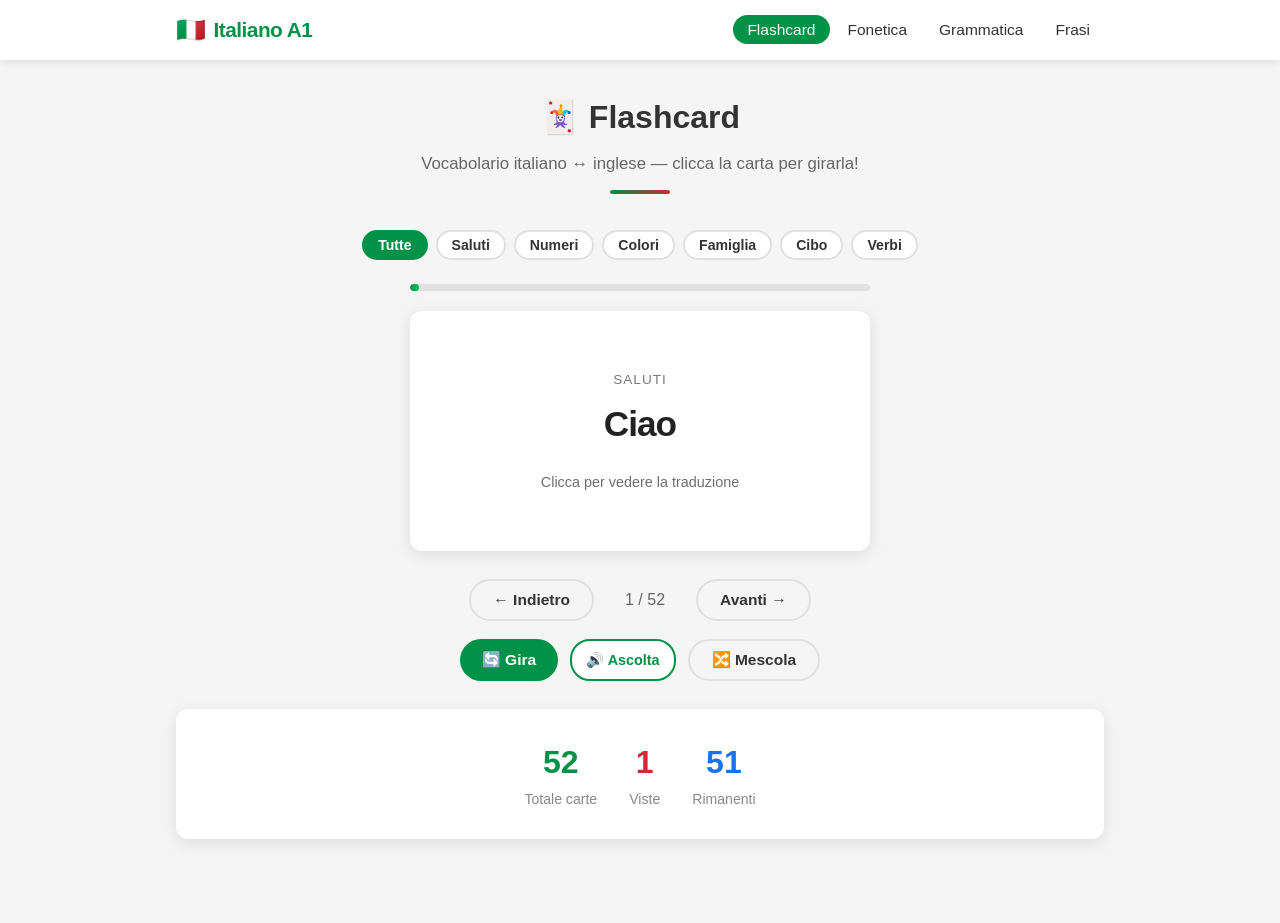
==== flashcard.html @ ce5b453d "feat: add Italian A1 learning app (flashcard, fonetica, grammatica, frasi+TTS) - index.html: homepag" ====
<!DOCTYPE html>
<html lang="it">
<head>
  <meta charset="UTF-8" />
  <meta name="viewport" content="width=device-width, initial-scale=1.0" />
  <title>Flashcard — Italiano A1</title>
  <link rel="stylesheet" href="style.css" />
</head>
<body>

<nav>
  <div class="nav-inner">
    <a href="index.html" class="nav-brand">
      <span class="flag">🇮🇹</span> Italiano A1
    </a>
    <ul class="nav-links">
      <li><a href="flashcard.html">Flashcard</a></li>
      <li><a href="fonetica.html">Fonetica</a></li>
      <li><a href="grammatica.html">Grammatica</a></li>
      <li><a href="frasi.html">Frasi</a></li>
    </ul>
  </div>
</nav>

<main class="page">

  <div class="page-header">
    <h1>🃏 Flashcard</h1>
    <p>Vocabolario italiano ↔ inglese — clicca la carta per girarla!</p>
    <div class="accent-bar"></div>
  </div>

  <!-- Category filter -->
  <div class="category-filter" id="categoryFilter">
    <button class="active" data-cat="all">Tutte</button>
    <button data-cat="saluti">Saluti</button>
    <button data-cat="numeri">Numeri</button>
    <button data-cat="colori">Colori</button>
    <button data-cat="famiglia">Famiglia</button>
    <button data-cat="cibo">Cibo</button>
    <button data-cat="verbi">Verbi</button>
  </div>

  <!-- Progress bar -->
  <div class="progress-bar-wrap">
    <div class="progress-bar" id="progressBar" style="width:0%"></div>
  </div>

  <!-- Flashcard -->
  <div class="flashcard-container" id="flashcardContainer">
    <div class="flashcard-inner" id="flashcardInner">
      <div class="flashcard-face front" id="cardFront">
        <div class="category" id="cardCategory"></div>
        <div class="word" id="cardItalian"></div>
        <div class="hint">Clicca per vedere la traduzione</div>
      </div>
      <div class="flashcard-face back" id="cardBack">
        <div class="category" id="cardCategoryBack" style="opacity:0.7;"></div>
        <div class="word" id="cardEnglish"></div>
        <div class="hint" style="opacity:0.8;">Italiano → English</div>
      </div>
    </div>
  </div>

  <!-- Controls -->
  <div class="flashcard-nav">
    <button class="btn btn-outline" id="btnPrev">← Indietro</button>
    <span class="progress-text" id="progressText">1 / 30</span>
    <button class="btn btn-outline" id="btnNext">Avanti →</button>
  </div>

  <div style="display:flex; justify-content:center; gap:12px; margin-top:18px; flex-wrap:wrap;">
    <button class="btn btn-green" id="btnFlip">🔄 Gira</button>
    <button class="btn-speaker" id="btnSpeak">🔊 Ascolta</button>
    <button class="btn btn-outline" id="btnShuffle">🔀 Mescola</button>
  </div>

  <!-- Stats -->
  <div class="card" style="margin-top:28px; text-align:center;">
    <div style="display:flex; justify-content:center; gap:32px; flex-wrap:wrap;">
      <div>
        <div style="font-size:2rem; font-weight:800; color:var(--green);" id="statTotal">30</div>
        <div style="font-size:0.88rem; color:#888;">Totale carte</div>
      </div>
      <div>
        <div style="font-size:2rem; font-weight:800; color:var(--red);" id="statSeen">0</div>
        <div style="font-size:0.88rem; color:#888;">Viste</div>
      </div>
      <div>
        <div style="font-size:2rem; font-weight:800; color:#1a73e8;" id="statRemaining">30</div>
        <div style="font-size:0.88rem; color:#888;">Rimanenti</div>
      </div>
    </div>
  </div>

</main>

<script src="app.js"></script>
<script>
const allCards = [
  { it: "Ciao",          en: "Hi / Bye",          cat: "saluti" },
  { it: "Buongiorno",    en: "Good morning",       cat: "saluti" },
  { it: "Buonasera",     en: "Good evening",       cat: "saluti" },
  { it: "Arrivederci",   en: "Goodbye",            cat: "saluti" },
  { it: "Prego",         en: "You're welcome",     cat: "saluti" },
  { it: "Grazie",        en: "Thank you",          cat: "saluti" },
  { it: "Scusa",         en: "Sorry / Excuse me",  cat: "saluti" },
  { it: "Per favore",    en: "Please",             cat: "saluti" },
  { it: "Uno",           en: "One",   cat: "numeri" },
  { it: "Due",           en: "Two",   cat: "numeri" },
  { it: "Tre",           en: "Three", cat: "numeri" },
  { it: "Quattro",       en: "Four",  cat: "numeri" },
  { it: "Cinque",        en: "Five",  cat: "numeri" },
  { it: "Sei",           en: "Six",   cat: "numeri" },
  { it: "Sette",         en: "Seven", cat: "numeri" },
  { it: "Otto",          en: "Eight", cat: "numeri" },
  { it: "Nove",          en: "Nine",  cat: "numeri" },
  { it: "Dieci",         en: "Ten",   cat: "numeri" },
  { it: "Rosso",         en: "Red",    cat: "colori" },
  { it: "Blu",           en: "Blue",   cat: "colori" },
  { it: "Verde",         en: "Green",  cat: "colori" },
  { it: "Giallo",        en: "Yellow", cat: "colori" },
  { it: "Bianco",        en: "White",  cat: "colori" },
  { it: "Nero",          en: "Black",  cat: "colori" },
  { it: "Arancione",     en: "Orange", cat: "colori" },
  { it: "Viola",         en: "Purple", cat: "colori" },
  { it: "La madre",      en: "The mother",       cat: "famiglia" },
  { it: "Il padre",      en: "The father",       cat: "famiglia" },
  { it: "Il fratello",   en: "The brother",      cat: "famiglia" },
  { it: "La sorella",    en: "The sister",       cat: "famiglia" },
  { it: "Il nonno",      en: "The grandfather",  cat: "famiglia" },
  { it: "La nonna",      en: "The grandmother",  cat: "famiglia" },
  { it: "Il figlio",     en: "The son",          cat: "famiglia" },
  { it: "La figlia",     en: "The daughter",     cat: "famiglia" },
  { it: "Il pane",       en: "The bread",   cat: "cibo" },
  { it: "L'acqua",       en: "The water",   cat: "cibo" },
  { it: "Il vino",       en: "The wine",    cat: "cibo" },
  { it: "La pizza",      en: "The pizza",   cat: "cibo" },
  { it: "La pasta",      en: "The pasta",   cat: "cibo" },
  { it: "Il caffè",      en: "The coffee",  cat: "cibo" },
  { it: "Il latte",      en: "The milk",    cat: "cibo" },
  { it: "Il formaggio",  en: "The cheese",  cat: "cibo" },
  { it: "Essere",        en: "To be",       cat: "verbi" },
  { it: "Avere",         en: "To have",     cat: "verbi" },
  { it: "Fare",          en: "To do / make",cat: "verbi" },
  { it: "Andare",        en: "To go",       cat: "verbi" },
  { it: "Venire",        en: "To come",     cat: "verbi" },
  { it: "Mangiare",      en: "To eat",      cat: "verbi" },
  { it: "Bere",          en: "To drink",    cat: "verbi" },
  { it: "Parlare",       en: "To speak",    cat: "verbi" },
  { it: "Leggere",       en: "To read",     cat: "verbi" },
  { it: "Dormire",       en: "To sleep",    cat: "verbi" },
];

let currentCards = [...allCards];
let currentIndex = 0;
let isFlipped = false;
let seenSet = new Set();

const inner       = document.getElementById('flashcardInner');
const cardItalian = document.getElementById('cardItalian');
const cardEnglish = document.getElementById('cardEnglish');
const cardCat     = document.getElementById('cardCategory');
const cardCatBack = document.getElementById('cardCategoryBack');
const progressBar = document.getElementById('progressBar');
const progressTxt = document.getElementById('progressText');
const statTotal   = document.getElementById('statTotal');
const statSeen    = document.getElementById('statSeen');
const statRem     = document.getElementById('statRemaining');

function renderCard() {
  const card = currentCards[currentIndex];
  cardItalian.textContent = card.it;
  cardEnglish.textContent = card.en;
  const catLabel = card.cat.charAt(0).toUpperCase() + card.cat.slice(1);
  cardCat.textContent = catLabel;
  cardCatBack.textContent = catLabel;
  isFlipped = false;
  inner.classList.remove('flipped');
  const pct = currentCards.length ? ((currentIndex + 1) / currentCards.length) * 100 : 0;
  progressBar.style.width = pct + '%';
  progressTxt.textContent = `${currentIndex + 1} / ${currentCards.length}`;
  seenSet.add(currentCards[currentIndex].it);
  statTotal.textContent = currentCards.length;
  statSeen.textContent = seenSet.size;
  statRem.textContent = Math.max(0, currentCards.length - seenSet.size);
}

function flipCard() {
  isFlipped = !isFlipped;
  inner.classList.toggle('flipped', isFlipped);
}

function nextCard() {
  if (currentIndex < currentCards.length - 1) { currentIndex++; renderCard(); }
}

function prevCard() {
  if (currentIndex > 0) { currentIndex--; renderCard(); }
}

function shuffleCards() {
  for (let i = currentCards.length - 1; i > 0; i--) {
    const j = Math.floor(Math.random() * (i + 1));
    [currentCards[i], currentCards[j]] = [currentCards[j], currentCards[i]];
  }
  currentIndex = 0;
  seenSet.clear();
  renderCard();
}

inner.addEventListener('click', flipCard);
document.getElementById('btnFlip').addEventListener('click', flipCard);
document.getElementById('btnNext').addEventListener('click', nextCard);
document.getElementById('btnPrev').addEventListener('click', prevCard);
document.getElementById('btnShuffle').addEventListener('click', shuffleCards);

document.getElementById('btnSpeak').addEventListener('click', function () {
  const card = currentCards[currentIndex];
  const utt = speak(card.it, 'it-IT');
  if (!utt) return;
  this.classList.add('speaking');
  utt.onend = () => this.classList.remove('speaking');
  utt.onerror = () => this.classList.remove('speaking');
});

document.addEventListener('keydown', e => {
  if (e.key === 'ArrowRight') nextCard();
  else if (e.key === 'ArrowLeft') prevCard();
  else if (e.key === ' ' || e.key === 'Enter') { e.preventDefault(); flipCard(); }
});

document.getElementById('categoryFilter').addEventListener('click', e => {
  const btn = e.target.closest('button');
  if (!btn) return;
  document.querySelectorAll('#categoryFilter button').forEach(b => b.classList.remove('active'));
  btn.classList.add('active');
  const cat = btn.getAttribute('data-cat');
  currentCards = cat === 'all' ? [...allCards] : allCards.filter(c => c.cat === cat);
  currentIndex = 0;
  seenSet.clear();
  renderCard();
});

renderCard();
</script>
</body>
</html>
---- style.css ----
/* ===========================
   ITALIANO A1 - Shared Styles
   =========================== */

:root {
  --green: #009246;
  --red: #CE2B37;
  --white: #ffffff;
  --light-gray: #f5f5f5;
  --mid-gray: #e0e0e0;
  --dark-gray: #333333;
  --text: #222222;
  --shadow: 0 4px 16px rgba(0,0,0,0.10);
  --radius: 12px;
  --font: 'Segoe UI', Arial, sans-serif;
}

*, *::before, *::after {
  box-sizing: border-box;
  margin: 0;
  padding: 0;
}

body {
  font-family: var(--font);
  background: var(--light-gray);
  color: var(--text);
  min-height: 100vh;
  line-height: 1.6;
}

nav {
  background: var(--white);
  box-shadow: 0 2px 8px rgba(0,0,0,0.10);
  position: sticky;
  top: 0;
  z-index: 100;
}

.nav-inner {
  max-width: 960px;
  margin: 0 auto;
  padding: 0 16px;
  display: flex;
  align-items: center;
  justify-content: space-between;
  height: 60px;
  flex-wrap: wrap;
  gap: 8px;
}

.nav-brand {
  font-size: 1.3rem;
  font-weight: 700;
  color: var(--green);
  text-decoration: none;
  display: flex;
  align-items: center;
  gap: 8px;
  letter-spacing: -0.5px;
}

.nav-brand span.flag { font-size: 1.5rem; }

.nav-links {
  display: flex;
  gap: 4px;
  list-style: none;
  flex-wrap: wrap;
}

.nav-links a {
  text-decoration: none;
  color: var(--dark-gray);
  font-weight: 500;
  padding: 6px 14px;
  border-radius: 20px;
  transition: background 0.2s, color 0.2s;
  font-size: 0.97rem;
}

.nav-links a:hover,
.nav-links a.active {
  background: var(--green);
  color: var(--white);
}

.page {
  max-width: 960px;
  margin: 0 auto;
  padding: 32px 16px 60px;
}

.page-header {
  text-align: center;
  margin-bottom: 36px;
}

.page-header h1 {
  font-size: 2rem;
  font-weight: 800;
  color: var(--dark-gray);
  margin-bottom: 8px;
}

.page-header p {
  font-size: 1.05rem;
  color: #666;
}

.accent-bar {
  width: 60px;
  height: 4px;
  background: linear-gradient(90deg, var(--green), var(--red));
  border-radius: 2px;
  margin: 12px auto 0;
}

.card {
  background: var(--white);
  border-radius: var(--radius);
  box-shadow: var(--shadow);
  padding: 28px 24px;
  margin-bottom: 24px;
}

.card h2 {
  font-size: 1.25rem;
  font-weight: 700;
  color: var(--green);
  margin-bottom: 16px;
  display: flex;
  align-items: center;
  gap: 8px;
}

.card h3 {
  font-size: 1.05rem;
  font-weight: 600;
  color: var(--dark-gray);
  margin: 18px 0 10px;
}

.btn {
  display: inline-flex;
  align-items: center;
  gap: 6px;
  padding: 10px 22px;
  border: none;
  border-radius: 24px;
  font-size: 0.97rem;
  font-weight: 600;
  cursor: pointer;
  transition: background 0.18s, transform 0.12s, box-shadow 0.18s;
  font-family: var(--font);
  text-decoration: none;
}

.btn:active { transform: scale(0.97); }

.btn-green { background: var(--green); color: var(--white); }
.btn-green:hover { background: #007a38; box-shadow: 0 4px 12px rgba(0,146,70,0.25); }

.btn-red { background: var(--red); color: var(--white); }
.btn-red:hover { background: #a8222c; box-shadow: 0 4px 12px rgba(206,43,55,0.25); }

.btn-outline {
  background: transparent;
  border: 2px solid var(--mid-gray);
  color: var(--dark-gray);
}
.btn-outline:hover { border-color: var(--green); color: var(--green); }

.btn-speaker {
  background: var(--white);
  border: 2px solid var(--green);
  color: var(--green);
  padding: 6px 14px;
  border-radius: 20px;
  font-size: 0.9rem;
  cursor: pointer;
  transition: background 0.18s, color 0.18s;
  font-family: var(--font);
  font-weight: 600;
  display: inline-flex;
  align-items: center;
  gap: 5px;
}

.btn-speaker:hover { background: var(--green); color: var(--white); }

.btn-speaker.speaking {
  background: var(--green);
  color: var(--white);
  animation: pulse 0.8s infinite alternate;
}

@keyframes pulse {
  from { opacity: 1; }
  to { opacity: 0.65; }
}

.table-wrap { overflow-x: auto; margin: 10px 0; }

table { width: 100%; border-collapse: collapse; font-size: 0.97rem; }

th {
  background: var(--green);
  color: var(--white);
  padding: 10px 14px;
  text-align: left;
  font-weight: 600;
}

td { padding: 9px 14px; border-bottom: 1px solid var(--mid-gray); }
tr:last-child td { border-bottom: none; }
tr:nth-child(even) td { background: #f9f9f9; }
tr:hover td { background: #f0faf4; }

.badge {
  display: inline-block;
  padding: 3px 10px;
  border-radius: 12px;
  font-size: 0.82rem;
  font-weight: 600;
}

.badge-green { background: #e6f7ee; color: var(--green); }
.badge-red { background: #fde8ea; color: var(--red); }
.badge-blue { background: #e8f0fe; color: #1a73e8; }

.home-grid {
  display: grid;
  grid-template-columns: repeat(auto-fit, minmax(200px, 1fr));
  gap: 20px;
  margin-top: 32px;
}

.home-card {
  background: var(--white);
  border-radius: var(--radius);
  box-shadow: var(--shadow);
  padding: 32px 20px;
  text-align: center;
  text-decoration: none;
  color: var(--text);
  transition: transform 0.18s, box-shadow 0.18s;
  border-top: 4px solid var(--green);
  display: block;
}

.home-card:hover { transform: translateY(-4px); box-shadow: 0 8px 28px rgba(0,0,0,0.14); }
.home-card:nth-child(even) { border-top-color: var(--red); }
.home-card .icon { font-size: 2.6rem; margin-bottom: 14px; display: block; }
.home-card h2 { font-size: 1.15rem; font-weight: 700; margin-bottom: 8px; color: var(--dark-gray); }
.home-card p { font-size: 0.9rem; color: #666; }

.flashcard-container {
  perspective: 1000px;
  width: 100%;
  max-width: 460px;
  margin: 0 auto 28px;
  height: 240px;
}

.flashcard-inner {
  position: relative;
  width: 100%;
  height: 100%;
  transition: transform 0.55s cubic-bezier(0.4,0.2,0.2,1);
  transform-style: preserve-3d;
}

.flashcard-inner.flipped { transform: rotateY(180deg); }

.flashcard-face {
  position: absolute;
  inset: 0;
  background: var(--white);
  border-radius: var(--radius);
  box-shadow: var(--shadow);
  display: flex;
  flex-direction: column;
  align-items: center;
  justify-content: center;
  backface-visibility: hidden;
  -webkit-backface-visibility: hidden;
  padding: 28px;
  cursor: pointer;
  user-select: none;
}

.flashcard-face.back {
  transform: rotateY(180deg);
  background: var(--green);
  color: var(--white);
}

.flashcard-face .word {
  font-size: 2.2rem;
  font-weight: 800;
  margin-bottom: 8px;
  letter-spacing: -1px;
}

.flashcard-face .category {
  font-size: 0.85rem;
  text-transform: uppercase;
  letter-spacing: 1px;
  opacity: 0.6;
  margin-bottom: 6px;
}

.flashcard-face .hint { font-size: 0.9rem; opacity: 0.65; margin-top: 10px; }
.flashcard-face.back .word { color: var(--white); }

.flashcard-nav {
  display: flex;
  align-items: center;
  gap: 16px;
  justify-content: center;
  flex-wrap: wrap;
}

.progress-text { font-size: 1rem; color: #666; min-width: 70px; text-align: center; }

.progress-bar-wrap {
  width: 100%;
  max-width: 460px;
  margin: 0 auto 20px;
  background: var(--mid-gray);
  border-radius: 6px;
  height: 7px;
  overflow: hidden;
}

.progress-bar {
  height: 100%;
  background: linear-gradient(90deg, var(--green), #00c261);
  border-radius: 6px;
  transition: width 0.3s;
}

.category-filter {
  display: flex;
  flex-wrap: wrap;
  gap: 8px;
  justify-content: center;
  margin-bottom: 24px;
}

.category-filter button {
  border: 2px solid var(--mid-gray);
  background: var(--white);
  color: var(--dark-gray);
  padding: 5px 14px;
  border-radius: 18px;
  cursor: pointer;
  font-size: 0.88rem;
  font-weight: 600;
  font-family: var(--font);
  transition: all 0.18s;
}

.category-filter button.active,
.category-filter button:hover {
  border-color: var(--green);
  background: var(--green);
  color: var(--white);
}

.phoneme-row {
  display: flex;
  align-items: center;
  gap: 14px;
  padding: 10px 0;
  border-bottom: 1px solid var(--mid-gray);
  flex-wrap: wrap;
}

.phoneme-row:last-child { border-bottom: none; }

.phoneme-symbol {
  font-size: 1.5rem;
  font-weight: 800;
  color: var(--green);
  min-width: 48px;
  text-align: center;
}

.phoneme-desc { flex: 1; min-width: 160px; }
.phoneme-desc strong { display: block; font-size: 1rem; color: var(--dark-gray); }
.phoneme-desc em { font-size: 0.88rem; color: #666; font-style: italic; }

.phrase-list { list-style: none; }

.phrase-item {
  display: flex;
  align-items: flex-start;
  justify-content: space-between;
  padding: 13px 0;
  border-bottom: 1px solid var(--mid-gray);
  gap: 12px;
  flex-wrap: wrap;
}

.phrase-item:last-child { border-bottom: none; }
.phrase-texts { flex: 1; min-width: 200px; }
.phrase-it { font-size: 1.07rem; font-weight: 600; color: var(--dark-gray); margin-bottom: 3px; }
.phrase-en { font-size: 0.9rem; color: #888; font-style: italic; }

.conjugation-grid {
  display: grid;
  grid-template-columns: 1fr 1fr;
  gap: 8px 20px;
  margin: 12px 0 18px;
}

.conjugation-grid .pronoun { color: #888; font-size: 0.92rem; }
.conjugation-grid .form { font-weight: 700; color: var(--green); font-size: 1.02rem; }

.rule-box {
  background: #f0faf4;
  border-left: 4px solid var(--green);
  border-radius: 0 var(--radius) var(--radius) 0;
  padding: 12px 18px;
  margin: 10px 0;
  font-size: 0.97rem;
}

.rule-box.red { background: #fde8ea; border-left-color: var(--red); }

@media (max-width: 600px) {
  .page-header h1 { font-size: 1.5rem; }
  .nav-brand { font-size: 1.1rem; }
  .nav-links a { font-size: 0.88rem; padding: 5px 10px; }
  .flashcard-container { height: 200px; }
  .flashcard-face .word { font-size: 1.7rem; }
  .home-grid { grid-template-columns: 1fr 1fr; }
  .conjugation-grid { grid-template-columns: 1fr; }
}

@media (max-width: 380px) {
  .home-grid { grid-template-columns: 1fr; }
  .nav-links { gap: 2px; }
}
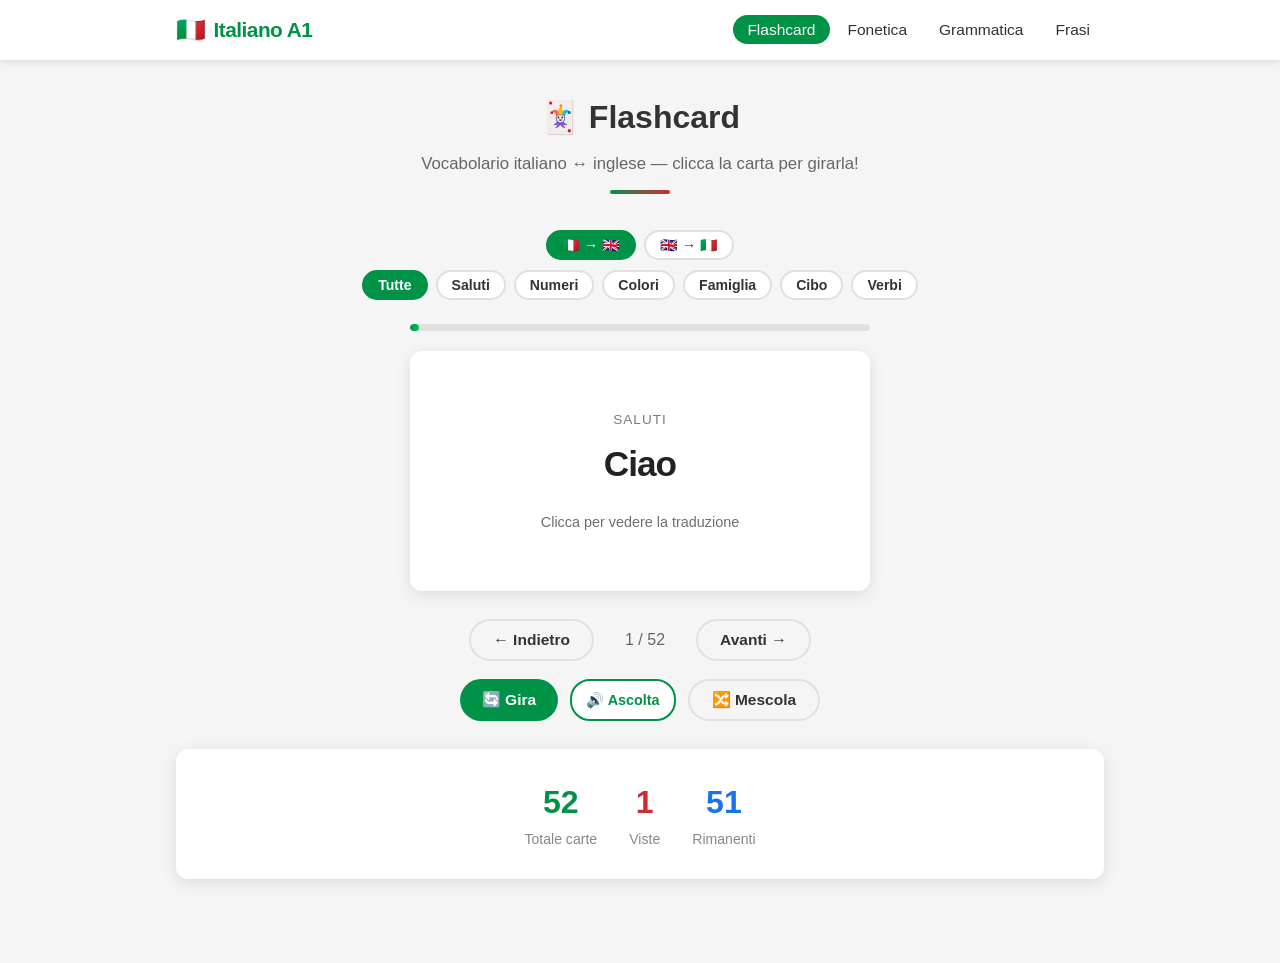
==== commit 25e7918f: "Add IT→EN / EN→IT direction toggle to flashcard Adds a two-button toggle above the category filter t" ====
--- a/flashcard.html
+++ b/flashcard.html
@@ -30,6 +30,12 @@
     <div class="accent-bar"></div>
   </div>
 
+  <!-- Direction toggle -->
+  <div class="category-filter" id="directionToggle" style="margin-bottom:10px;">
+    <button class="active" data-dir="it-en">🇮🇹 → 🇬🇧</button>
+    <button data-dir="en-it">🇬🇧 → 🇮🇹</button>
+  </div>
+
   <!-- Category filter -->
   <div class="category-filter" id="categoryFilter">
     <button class="active" data-cat="all">Tutte</button>
@@ -51,13 +57,13 @@
     <div class="flashcard-inner" id="flashcardInner">
       <div class="flashcard-face front" id="cardFront">
         <div class="category" id="cardCategory"></div>
-        <div class="word" id="cardItalian"></div>
-        <div class="hint">Clicca per vedere la traduzione</div>
+        <div class="word" id="cardFrontWord"></div>
+        <div class="hint" id="hintFront">Clicca per vedere la traduzione</div>
       </div>
       <div class="flashcard-face back" id="cardBack">
         <div class="category" id="cardCategoryBack" style="opacity:0.7;"></div>
-        <div class="word" id="cardEnglish"></div>
-        <div class="hint" style="opacity:0.8;">Italiano → English</div>
+        <div class="word" id="cardBackWord"></div>
+        <div class="hint" id="hintBack" style="opacity:0.8;">Italiano → English</div>
       </div>
     </div>
   </div>
@@ -156,22 +162,34 @@
 let currentIndex = 0;
 let isFlipped = false;
 let seenSet = new Set();
-
-const inner       = document.getElementById('flashcardInner');
-const cardItalian = document.getElementById('cardItalian');
-const cardEnglish = document.getElementById('cardEnglish');
-const cardCat     = document.getElementById('cardCategory');
-const cardCatBack = document.getElementById('cardCategoryBack');
-const progressBar = document.getElementById('progressBar');
-const progressTxt = document.getElementById('progressText');
-const statTotal   = document.getElementById('statTotal');
-const statSeen    = document.getElementById('statSeen');
-const statRem     = document.getElementById('statRemaining');
+let direction = 'it-en';
+
+const inner        = document.getElementById('flashcardInner');
+const cardFrontWord = document.getElementById('cardFrontWord');
+const cardBackWord  = document.getElementById('cardBackWord');
+const hintFront    = document.getElementById('hintFront');
+const hintBack     = document.getElementById('hintBack');
+const cardCat      = document.getElementById('cardCategory');
+const cardCatBack  = document.getElementById('cardCategoryBack');
+const progressBar  = document.getElementById('progressBar');
+const progressTxt  = document.getElementById('progressText');
+const statTotal    = document.getElementById('statTotal');
+const statSeen     = document.getElementById('statSeen');
+const statRem      = document.getElementById('statRemaining');
 
 function renderCard() {
   const card = currentCards[currentIndex];
-  cardItalian.textContent = card.it;
-  cardEnglish.textContent = card.en;
+  if (direction === 'it-en') {
+    cardFrontWord.textContent = card.it;
+    cardBackWord.textContent  = card.en;
+    hintFront.textContent = 'Clicca per vedere la traduzione';
+    hintBack.textContent  = 'Italiano → English';
+  } else {
+    cardFrontWord.textContent = card.en;
+    cardBackWord.textContent  = card.it;
+    hintFront.textContent = 'Click to see the translation';
+    hintBack.textContent  = 'English → Italiano';
+  }
   const catLabel = card.cat.charAt(0).toUpperCase() + card.cat.slice(1);
   cardCat.textContent = catLabel;
   cardCatBack.textContent = catLabel;
@@ -230,6 +248,17 @@
   else if (e.key === ' ' || e.key === 'Enter') { e.preventDefault(); flipCard(); }
 });
 
+document.getElementById('directionToggle').addEventListener('click', e => {
+  const btn = e.target.closest('button');
+  if (!btn) return;
+  document.querySelectorAll('#directionToggle button').forEach(b => b.classList.remove('active'));
+  btn.classList.add('active');
+  direction = btn.getAttribute('data-dir');
+  currentIndex = 0;
+  seenSet.clear();
+  renderCard();
+});
+
 document.getElementById('categoryFilter').addEventListener('click', e => {
   const btn = e.target.closest('button');
   if (!btn) return;
